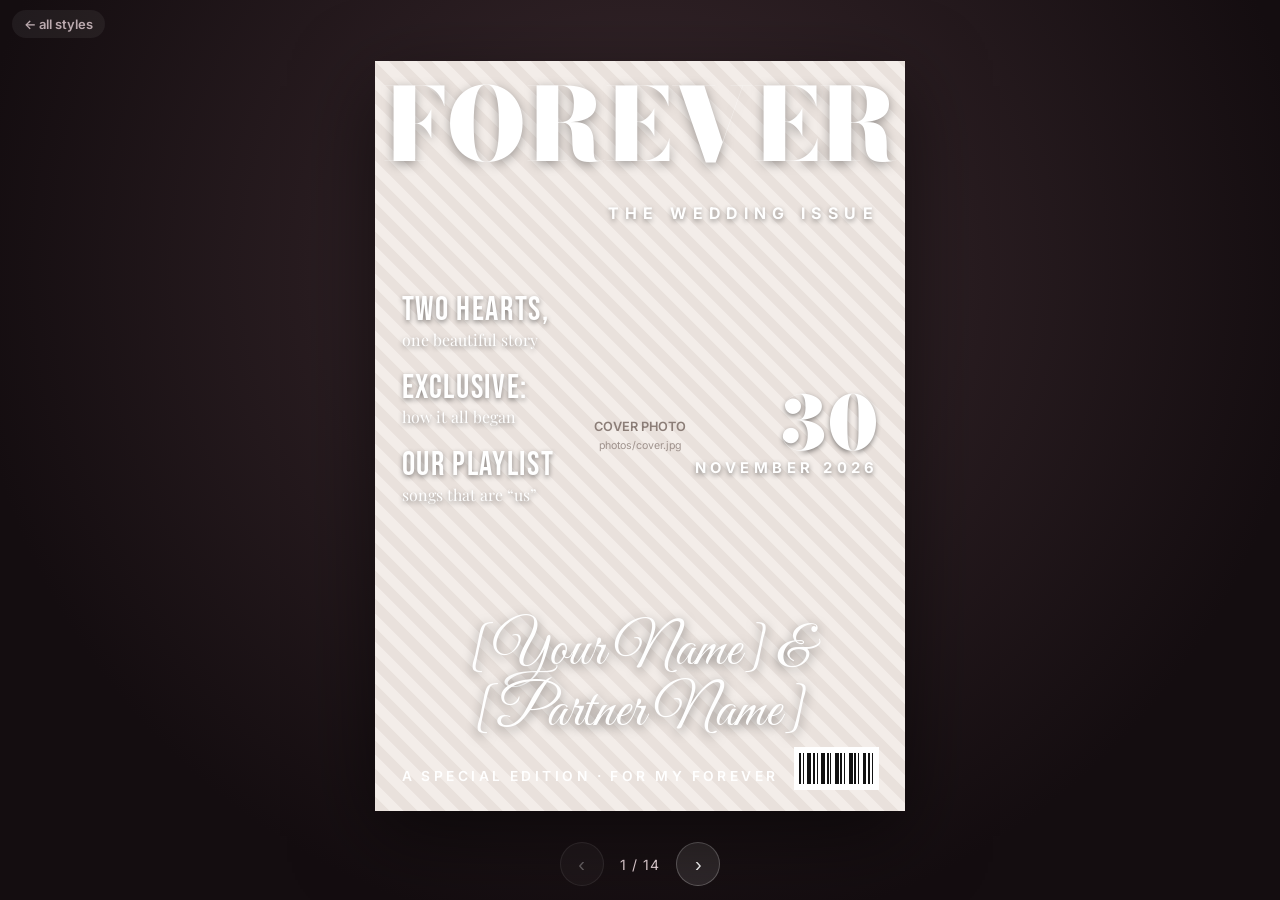
==== s-2LkujtLw9VCy5qex/coquette/index.html @ 8fcb87c8 "Add 11 single-style magazine versions and style picker Co-Authored-By: Claude Opus 5.5 <noreply@anth" ====
<!DOCTYPE html>
<html lang="en"><head><meta charset="UTF-8">
<meta name="robots" content="noindex, nofollow, noarchive">
<meta name="viewport" content="width=device-width, initial-scale=1">
<title>Forever — Pink Coquette</title>
<link rel="preconnect" href="https://fonts.googleapis.com"><link rel="preconnect" href="https://fonts.gstatic.com" crossorigin>
<link href="https://fonts.googleapis.com/css2?family=Bodoni+Moda:ital,wght@0,400;0,700;0,900;1,400&family=Playfair+Display:ital,wght@0,400;0,700;0,900;1,400&family=Great+Vibes&family=Caveat:wght@400;700&family=Bebas+Neue&family=Old+Standard+TT:ital,wght@0,400;0,700;1,400&family=UnifrakturMaguntia&family=Inter:wght@300;400;600&family=Pacifico&family=Rubik+Mono+One&display=swap" rel="stylesheet">
<style>:root{--bg1:#ffe3ea;--bg2:#ffd0dc;--ink:#7a1f42;--ink2:#7a1f42;--accent:#d6336c;--accent2:#ffb3c7;--paper:#ffffff;--display:'Pacifico',cursive;--script:'Great Vibes',cursive;--body:'Playfair Display',serif;--label:'Bebas Neue',sans-serif;--mastfont:'Bodoni Moda',serif;--pat1:linear-gradient(45deg,#ffd0dc 25%,transparent 25%,transparent 75%,#ffd0dc 75%),linear-gradient(45deg,#ffd0dc 25%,transparent 25%,transparent 75%,#ffd0dc 75%);--patsize:10cqw 10cqw;--patpos:0 0,5cqw 5cqw;--pat2:radial-gradient(#ffb3c7 18%,transparent 19%);--patsize2:6cqw 6cqw;--filt:none;--film:#d6336c}
*{box-sizing:border-box;margin:0;padding:0}
html,body{height:100%}
body{font-family:Inter,sans-serif;background:radial-gradient(circle at 50% 30%,#3b2a2f,#140d10 75%);overflow:hidden;display:flex;flex-direction:column}
.home{position:fixed;top:10px;left:12px;z-index:100;color:#f3dfe4;font:600 13px Inter;text-decoration:none;opacity:.75;background:rgba(255,255,255,.08);padding:6px 12px;border-radius:999px}
.stage{flex:1;display:flex;align-items:center;justify-content:center;perspective:2200px;padding:44px 2vw 0}
.book{display:flex;filter:drop-shadow(0 25px 40px rgba(0,0,0,.55))}
.page{--w:min(44vw,calc((100vh - 150px)/1.414));width:var(--w);aspect-ratio:1/1.414;position:relative;overflow:hidden;container-type:inline-size;display:none;color:var(--ink)}
.page.show{display:block;animation:flipIn .55s ease}
.page.left::after,.page.right::after{content:"";position:absolute;top:0;bottom:0;width:8%;pointer-events:none;z-index:50}
.page.left::after{right:0;background:linear-gradient(to left,rgba(0,0,0,.22),transparent)}
.page.right::after{left:0;background:linear-gradient(to right,rgba(0,0,0,.22),transparent)}
@keyframes flipIn{from{opacity:0;transform:rotateY(-25deg) scale(.97)}to{opacity:1;transform:none}}
.single .page{--w:min(92vw,calc((100vh - 150px)/1.414))}
.single .page::after{display:none}
nav{display:flex;align-items:center;justify-content:center;gap:16px;padding:14px;color:#f3dfe4;font-size:14px;letter-spacing:.08em}
nav button{background:rgba(255,255,255,.1);border:1px solid rgba(255,255,255,.25);color:#fff;border-radius:999px;width:44px;height:44px;font-size:20px;cursor:pointer}
nav button:disabled{opacity:.3;cursor:default}
.edit{outline:none}

/* page backgrounds */
.pa{background-color:var(--bg1);background-image:var(--pat1);background-size:var(--patsize);background-position:var(--patpos)}
.pb{background-color:var(--bg2);background-image:var(--pat2);background-size:var(--patsize2);color:var(--ink2)}
.alt{background:var(--film);color:#fff}
.alt h2,.alt .lab,.alt .txt{color:#fff}

/* text */
.page h2{position:absolute;font:400 12cqw/1.05 var(--display);color:var(--accent);z-index:4}
.page h2.big{font-size:17cqw;line-height:.85;color:inherit}
.lab{position:absolute;font:700 2.8cqw var(--label);letter-spacing:.35em;text-transform:uppercase;color:var(--accent);z-index:4}
.lab.big2{font-size:8cqw;letter-spacing:.06em;line-height:1}
.txt{position:absolute;font:400 3cqw/1.5 var(--body);z-index:4}
.cols{position:absolute;columns:2;column-gap:4cqw;font:400 3.1cqw/1.5 var(--body);text-align:justify}
.cols p+p{margin-top:1.6cqw}
.cols p:first-child::first-letter{font:700 8cqw/.8 var(--display);float:left;margin:.6cqw 1cqw 0 0;color:var(--accent)}
.quote{position:absolute;border-top:.3cqw solid currentColor;border-bottom:.3cqw solid currentColor;padding:2.4cqw 0;font:italic 700 4.6cqw/1.2 var(--body);text-align:center}
.note{position:absolute;background:#fff8c9;padding:3cqw;font:400 3.8cqw/1.25 Caveat,cursive;color:#5a3a2a;box-shadow:0 .8cqw 1.5cqw rgba(0,0,0,.15);transform:rotate(-3deg);z-index:4}
.sticker{position:absolute;font-size:7.5cqw;line-height:1;z-index:8;filter:drop-shadow(0 .4cqw .5cqw rgba(0,0,0,.2))}

/* placeholders */
.ph{position:absolute;inset:0;background:repeating-linear-gradient(45deg,#e9e1dc,#e9e1dc 10px,#f3ede9 10px,#f3ede9 20px);background-size:cover;background-position:center;display:flex;align-items:center;justify-content:center;text-align:center;color:#8b7d77;font:600 2.4cqw/1.3 Inter,sans-serif;padding:2cqw;overflow:hidden;filter:var(--filt)}
.ph.loaded{color:transparent}.ph.loaded span{display:none}
.ph span small{display:block;font-weight:400;opacity:.8;margin-top:.6cqw}

/* frames */
.fr{position:absolute;transform:rotate(var(--r,0deg));z-index:3}
.fr .ph{position:absolute}
.fr em{position:absolute;left:0;right:0;text-align:center;font:400 3.6cqw var(--script);color:#333;bottom:1.4cqw;z-index:2}
.f-polaroid .fr{background:var(--paper);padding:2.2cqw 2.2cqw 7.5cqw;box-shadow:0 1cqw 2.5cqw rgba(0,0,0,.25)}
.f-polaroid .fr .ph{inset:2.2cqw 2.2cqw 7.5cqw}
.f-polaroid .fr::before{content:"";position:absolute;top:-2cqw;left:50%;width:16cqw;height:4.5cqw;margin-left:-8cqw;background:rgba(255,236,190,.8);transform:rotate(-4deg);z-index:3}
.f-torn .fr{background:var(--paper);box-shadow:0 1cqw 2cqw rgba(60,30,0,.3);clip-path:polygon(0 2%,6% 0,14% 2%,22% 0,31% 1.5%,40% 0,50% 2%,60% 0,70% 1.5%,80% 0,90% 2%,100% 0,99% 20%,100% 40%,98.5% 60%,100% 80%,99% 100%,90% 98%,80% 100%,70% 98.5%,60% 100%,50% 98%,40% 100%,30% 98.5%,20% 100%,10% 98%,0 100%,1.5% 80%,0 60%,1% 40%,0 20%)}
.f-torn .fr .ph{inset:2.6cqw 2.6cqw 7.5cqw}
.f-torn .fr::before{content:"";position:absolute;top:0;left:50%;width:16cqw;height:4.5cqw;margin-left:-8cqw;background:rgba(201,165,111,.7);z-index:3}
.f-stamp .fr{background:var(--paper);outline:1.6cqw dotted var(--paper);outline-offset:-.4cqw;box-shadow:0 1.5cqw 3cqw rgba(0,0,0,.35)}
.f-stamp .fr .ph{inset:2.6cqw}
.f-stamp .fr em{display:none}
.f-plain .fr{background:var(--paper);padding:0;box-shadow:0 0 0 .3cqw var(--ink)}
.f-plain .fr .ph{inset:0}
.f-plain .fr em{bottom:-5cqw;color:inherit;font-style:italic}
.f-thin .fr{box-shadow:0 0 0 .25cqw var(--accent2);background:var(--paper)}
.f-thin .fr .ph{inset:1.6cqw}
.f-thin .fr em{bottom:-5.5cqw;color:var(--accent)}
.f-rounded .fr{background:var(--paper);border-radius:4cqw;box-shadow:0 1cqw 3cqw rgba(80,40,140,.25)}
.f-rounded .fr .ph{inset:2cqw 2cqw 7cqw;border-radius:2.5cqw}
.f-rounded .fr::before{content:"🎀";position:absolute;top:-4cqw;left:50%;margin-left:-3.5cqw;font-size:7cqw;z-index:3}
.f-rounded .fr em{color:var(--accent)}
.f-lace .fr{background:var(--paper);outline:1.6cqw dotted var(--paper);outline-offset:.2cqw;box-shadow:0 0 0 2.4cqw var(--accent2),0 1.5cqw 3cqw rgba(0,0,0,.2)}
.f-lace .fr .ph{inset:1.8cqw 1.8cqw 7cqw}
.f-lace .fr em{color:var(--accent)}
.f-cutout .fr{background:var(--paper);border-radius:1.5cqw;box-shadow:0 1.2cqw 2.5cqw rgba(0,0,0,.45)}
.f-cutout .fr .ph{inset:1.4cqw 1.4cqw 6.5cqw;border-radius:1cqw}
.f-cutout .fr em{font-family:Caveat,cursive;font-size:4cqw}
.f-pearl .fr{background:linear-gradient(135deg,#fff,#ffe0f3);border-radius:5cqw;box-shadow:0 0 0 1.4cqw #fff,0 0 0 2.2cqw var(--accent2),0 1.5cqw 3cqw rgba(255,79,174,.35)}
.f-pearl .fr .ph{inset:2cqw 2cqw 7cqw;border-radius:3.5cqw}
.f-pearl .fr em{color:var(--accent);font-family:Pacifico,cursive;font-size:3.2cqw}

/* magazine cover */
.cover{background:var(--accent2)}
.cover .mast{position:absolute;top:3cqw;left:0;right:0;text-align:center;font:900 19cqw/.95 var(--mastfont);letter-spacing:-.2cqw;white-space:nowrap;color:#fff;text-shadow:0 .5cqw 2cqw rgba(0,0,0,.35);z-index:3}
.cover .issue{position:absolute;top:27cqw;right:5cqw;font:700 3cqw Inter;letter-spacing:.4em;color:#fff;z-index:3;text-shadow:0 .3cqw 1cqw rgba(0,0,0,.4)}
.cover .lines{position:absolute;left:5cqw;top:44cqw;width:38cqw;color:#fff;z-index:3;text-shadow:0 .3cqw 1cqw rgba(0,0,0,.45)}
.cover .lines b{display:block;font:400 6.2cqw/1 "Bebas Neue",sans-serif;letter-spacing:.05em}
.cover .lines p{font:400 3cqw/1.3 "Playfair Display",serif;margin:.5cqw 0 4cqw}
.cover .names{position:absolute;bottom:13cqw;left:0;right:0;padding:0 6cqw;text-align:center;color:#fff;font:400 11cqw/1.05 var(--script);z-index:3;text-shadow:0 .5cqw 2cqw rgba(0,0,0,.5)}
.cover .ed{position:absolute;right:5cqw;top:62cqw;text-align:right;color:#fff;z-index:3;text-shadow:0 .3cqw 1cqw rgba(0,0,0,.45)}
.cover .ed b{font:900 14cqw/.9 "Bodoni Moda",serif;display:block}
.cover .ed span{font:700 2.8cqw Inter;letter-spacing:.3em}
.cover .bottom{position:absolute;bottom:5cqw;left:5cqw;font:600 2.6cqw Inter;letter-spacing:.25em;color:#fff;z-index:3}
.barcode{position:absolute;bottom:4cqw;right:5cqw;width:16cqw;height:8cqw;background:#fff;padding:1cqw;z-index:3}
.barcode i{display:block;height:100%;background:repeating-linear-gradient(90deg,#111 0 .4cqw,transparent .4cqw .7cqw,#111 .7cqw .9cqw,transparent .9cqw 1.6cqw,#111 1.6cqw 2.3cqw,transparent 2.3cqw 2.6cqw)}

/* newspaper cover */
.ntop{position:absolute;left:6cqw;right:6cqw;top:6cqw;display:flex;justify-content:space-between;font:400 2.2cqw var(--body);text-transform:uppercase;letter-spacing:.1em;border-bottom:.3cqw solid;padding-bottom:1cqw}
.flag{position:absolute;left:0;right:0;top:11cqw;text-align:center;font:400 10.5cqw/1.1 var(--mastfont)}
.nrule{position:absolute;left:6cqw;right:6cqw;top:25cqw;border-top:.3cqw solid;border-bottom:.15cqw solid;height:1.2cqw}
.newscover h1{position:absolute;left:6cqw;right:6cqw;top:30cqw;text-align:center;font:900 9.5cqw/.95 "Playfair Display",serif}
.newscover h3{position:absolute;left:0;right:0;top:50cqw;text-align:center;font:italic 400 4.4cqw var(--body)}
.ncap{position:absolute;left:0;right:0;top:124cqw;text-align:center;font:italic 2.6cqw var(--body)}

/* player */
.player{position:absolute;background:var(--accent);color:#fff;border-radius:3cqw;padding:3.5cqw;box-shadow:0 1cqw 3cqw rgba(0,0,0,.3);z-index:4}
.player .ph{border-radius:2cqw}
.player .t{font:700 4cqw Inter;margin-top:2.5cqw}
.player .a{font:400 2.8cqw Inter;opacity:.85}
.player .bar,.back .bar{height:.8cqw;background:rgba(255,255,255,.35);border-radius:1cqw;margin:2.5cqw 0 1cqw;position:relative}
.player .bar::before,.back .bar::before{content:"";position:absolute;inset:0 45% 0 0;background:#fff;border-radius:1cqw}
.player .times{display:flex;justify-content:space-between;font-size:2.2cqw;opacity:.85}
.player .ctrl,.back .ctrl{display:flex;justify-content:center;gap:6cqw;font-size:5cqw;margin-top:1.5cqw}
.tracks{position:absolute;font:400 3.6cqw/1.6 var(--script);z-index:4}
.tracks li{list-style:none}
.tracks li::before{content:"♥ ";color:var(--accent)}

/* search */
.search{position:absolute;z-index:4}
.search .logo{font:700 9cqw "Playfair Display",serif;text-align:center;background:linear-gradient(90deg,var(--accent),var(--accent2),var(--accent));-webkit-background-clip:text;background-clip:text;color:transparent}
.search .box{background:#fff;border:.3cqw solid #ddd;border-radius:10cqw;padding:2.4cqw 4cqw;font:400 3.2cqw Inter;color:#333;margin-top:2cqw;box-shadow:0 .5cqw 1.5cqw rgba(0,0,0,.08)}
.search .tabs{display:flex;gap:4cqw;font:400 2.4cqw Inter;margin:2.5cqw 0 0 3cqw;opacity:.75}
.search .tabs b{color:var(--accent);border-bottom:.4cqw solid var(--accent);padding-bottom:.6cqw}
.grid{position:absolute;display:grid;gap:1.6cqw;grid-template-columns:1fr 1fr 1fr;grid-template-rows:1fr 1fr;z-index:3}
.grid .ph{position:relative;inset:auto}

/* film */
.filmstrip{position:absolute;background:#111;padding:2.5cqw 4.5cqw;display:flex;flex-direction:column;gap:2cqw;z-index:3}
.filmstrip::before,.filmstrip::after{content:"";position:absolute;top:0;bottom:0;width:2.6cqw;background:repeating-linear-gradient(to bottom,transparent 0 1.6cqw,#f5f5f5 1.6cqw 3.2cqw,transparent 3.2cqw 4.4cqw)}
.filmstrip::before{left:1cqw}.filmstrip::after{right:1cqw}
.filmstrip .ph{position:relative;inset:auto;flex:1}
.filmstrip.booth{background:var(--paper);padding:2.2cqw;box-shadow:0 1cqw 2cqw rgba(0,0,0,.35)}
.filmstrip.booth::before,.filmstrip.booth::after{display:none}
.heart{position:absolute;aspect-ratio:1;background:var(--accent);z-index:3;-webkit-mask:url('data:image/svg+xml;utf8,<svg xmlns="http://www.w3.org/2000/svg" viewBox="0 0 24 24"><path d="M12 21s-7.5-4.6-10-9.3C.3 8.3 2.4 4 6.4 4c2.3 0 3.9 1.3 5.6 3.3C13.7 5.3 15.3 4 17.6 4c4 0 6.1 4.3 4.4 7.7C19.5 16.4 12 21 12 21z"/></svg>') center/contain no-repeat;mask:url('data:image/svg+xml;utf8,<svg xmlns="http://www.w3.org/2000/svg" viewBox="0 0 24 24"><path d="M12 21s-7.5-4.6-10-9.3C.3 8.3 2.4 4 6.4 4c2.3 0 3.9 1.3 5.6 3.3C13.7 5.3 15.3 4 17.6 4c4 0 6.1 4.3 4.4 7.7C19.5 16.4 12 21 12 21z"/></svg>') center/contain no-repeat}

/* timeline */
.timeline{position:absolute;left:12cqw;right:8cqw;top:46cqw;border-left:.3cqw solid var(--accent2);padding-left:6cqw;z-index:4}
.timeline div{position:relative;margin-bottom:5.5cqw}
.timeline div::before{content:"";position:absolute;left:-7.7cqw;top:.8cqw;width:3cqw;height:3cqw;border-radius:50%;background:var(--bg2);border:.4cqw solid var(--accent)}
.timeline b{font:700 2.4cqw Inter;letter-spacing:.3em;color:var(--accent);display:block}
.timeline span{font:400 4.6cqw var(--body)}
.timeline small{display:block;font:400 2.8cqw/1.4 var(--body);opacity:.8;margin-top:.5cqw}

/* arch */
.arch{position:absolute;border-radius:50cqw 50cqw 0 0;overflow:hidden;box-shadow:0 0 0 1.4cqw var(--paper),0 0 0 1.7cqw var(--accent2);z-index:3}

/* letter */
.letter{background:var(--paper);background-image:repeating-linear-gradient(transparent 0 6.4cqw,rgba(0,0,0,.08) 6.4cqw 6.6cqw);color:#2b2b3a}
.letter::before{content:"";position:absolute;left:12cqw;top:0;bottom:0;width:.3cqw;background:var(--accent2)}
.letter h2{font-family:var(--script);font-size:10cqw}
.letter .body{position:absolute;left:16cqw;right:7cqw;top:20cqw;font:400 4.4cqw/6.6cqw Caveat,cursive}

/* back */
.back{background:#111;color:#fff}
.back .shade{position:absolute;inset:0;background:linear-gradient(transparent 35%,rgba(0,0,0,.85));z-index:2}
.back .card{position:absolute;left:8cqw;right:8cqw;bottom:8cqw;z-index:3;background:rgba(255,255,255,.12);backdrop-filter:blur(6px);border:.2cqw solid rgba(255,255,255,.25);border-radius:4cqw;padding:5cqw}
.back h2{position:static;color:#fff;font:400 11cqw/1 var(--script);text-align:center}
.back .t{font:700 4cqw Inter;text-align:center;margin-top:2cqw}
.back .a{font:400 2.8cqw Inter;text-align:center;opacity:.8}
.pageno{position:absolute;bottom:2.5cqw;font:600 2cqw Inter;letter-spacing:.2em;opacity:.55;z-index:20}
.left .pageno,.single .pageno{left:4cqw}.right .pageno{right:4cqw}

/* theme tweaks */
.t-newspaper .alt{background:var(--bg2);color:var(--ink)}
.t-newspaper .alt h2,.t-newspaper .alt .lab,.t-newspaper .alt .txt{color:var(--ink)}
.t-newspaper .page h2{text-transform:uppercase;font-weight:900;font-size:9cqw}
.t-newspaper .player{border-radius:0}
.t-editorial .page h2{font-weight:400;font-style:italic}
.t-editorial .lab{color:var(--accent)}
.t-travel .page h2{font-size:12cqw;color:var(--accent2);letter-spacing:.02em}
.t-travel .pb h2{color:var(--accent)}
.t-y2k .page h2{background:linear-gradient(90deg,var(--accent),var(--accent2));-webkit-background-clip:text;background-clip:text;color:transparent}
.t-y2k .lab{font-size:2.4cqw;letter-spacing:.15em}
.t-y2k .lab.big2{font-size:6cqw}
.t-romance .pb h2{color:var(--accent)}
.t-minimal .lab{font-weight:600;font-size:2.4cqw;letter-spacing:.45em}
.t-sunflower .page h2{color:var(--accent);text-shadow:.4cqw .4cqw 0 #fff}
.page.alt h2,.page.alt .lab,.page.alt .txt{color:#fff;-webkit-text-fill-color:#fff;background:none;text-shadow:none}
.t-newspaper .page.alt h2,.t-newspaper .page.alt .lab,.t-newspaper .page.alt .txt{color:var(--ink);-webkit-text-fill-color:var(--ink)}
.t-newspaper .page.alt h2{top:19cqw!important}
.back h2{-webkit-text-fill-color:#fff;background:none}
.t-y2k .cols,.t-travel .cols{font-size:2.8cqw}
</style></head>
<body class="f-polaroid t-coquette">
<a class="home" href="../">← all styles</a>
<div class="stage"><div class="book" id="book">
<section class="page cover">
  <div class="ph" data-src="../photos/cover.jpg"><span>COVER PHOTO<small>photos/cover.jpg</small></span></div>
  <div class="mast edit" contenteditable>FOREVER</div>
  <div class="issue">THE WEDDING ISSUE</div>
  <div class="lines">
    <b class="edit" contenteditable>Two Hearts,</b><p class="edit" contenteditable>one beautiful story</p>
    <b class="edit" contenteditable>Exclusive:</b><p class="edit" contenteditable>how it all began</p>
    <b class="edit" contenteditable>Our Playlist</b><p class="edit" contenteditable>songs that are “us”</p>
  </div>
  <div class="ed"><b data-fill="day">00</b><span data-fill="monthYear">MONTH 2027</span></div>
  <div class="names" data-fill="couple">Name &amp; Name</div>
  <div class="bottom">A SPECIAL EDITION · FOR MY FOREVER</div>
  <div class="barcode"><i></i></div>
</section>
<section class="page pa">
  <div class="lab" style="left:8cqw;top:8cqw">Chapter one</div>
  <h2 class="edit" contenteditable style="left:8cqw;right:8cqw;top:13cqw">How it all began</h2>
  <div class="fr" style="left:10cqw;right:10cqw;top:40cqw;height:78cqw;--r:-2deg"><div class="ph" data-src="../photos/story-1.jpg"><span>PHOTO — your first photo together<small>photos/story-1.jpg</small></span></div><em class="edit" contenteditable>where it started</em></div>
  <div class="sticker" style="right:7cqw;top:34cqw">🎀</div>
  <p class="txt edit" contenteditable style="left:10cqw;right:10cqw;top:126cqw;text-align:center">[Place · Year]</p>
</section>
<section class="page pb">
  <div class="lab" style="left:8cqw;top:8cqw">The story</div>
  <div class="cols edit" contenteditable style="left:8cqw;right:8cqw;top:14cqw">
    <p>[How you met.] It began on an ordinary day in [city], when [Partner] walked in and everything quietly changed. Write the real story here — the first conversation, the first impression, the moment you knew.</p>
    <p>[The first date.] It involved [place], [food] and a conversation that lasted far longer than planned.</p>
    <p>[The proposal.] On [date], at [place], the question was asked — and the answer was a very quick “yes”.</p>
    <p>[Today.] And now we begin our greatest chapter yet — together, forever.</p>
  </div>
  <div class="quote edit" contenteditable style="left:8cqw;right:8cqw;top:72cqw">“You are my favourite chapter.”</div>
  <div class="fr" style="left:14cqw;right:14cqw;top:90cqw;height:42cqw;--r:2deg"><div class="ph" data-src="../photos/story-2.jpg"><span>PHOTO — the proposal<small>photos/story-2.jpg</small></span></div></div>
</section>
<section class="page pa">
  <h2 class="edit" contenteditable style="left:7cqw;top:6cqw;width:60cqw">our playlist</h2>
  <div class="player" style="left:8cqw;top:36cqw;width:46cqw">
    <div class="ph" data-src="../photos/playlist.jpg" style="position:relative;width:100%;aspect-ratio:1"><span>PHOTO<small>photos/playlist.jpg</small></span></div>
    <div class="t edit" contenteditable>[Our Song]</div><div class="a edit" contenteditable>[Artist]</div>
    <div class="bar"></div><div class="times"><span>1:42</span><span>3:58</span></div>
    <div class="ctrl"><span>⏮</span><span>⏸</span><span>⏭</span></div>
  </div>
  <ul class="tracks edit" contenteditable style="left:60cqw;top:40cqw;width:34cqw"><li>[Song 1]</li><li>[Song 2]</li><li>[Song 3]</li><li>[Song 4]</li><li>[Song 5]</li><li>[Song 6]</li></ul>
  <div class="sticker" style="right:7cqw;top:9cqw">🍒</div><div class="sticker" style="left:57cqw;top:28cqw">💗</div>
  <div class="note edit" contenteditable style="left:58cqw;top:100cqw;width:34cqw">same hearts,<br>same songs,<br>same us ♡</div>
</section>
<section class="page pb">
  <h2 class="edit" contenteditable style="right:7cqw;top:6cqw;text-align:right;width:70cqw">little moments</h2>
  <div class="fr" style="left:7cqw;top:30cqw;width:40cqw;height:46cqw;--r:-5deg"><div class="ph" data-src="../photos/moment-1.jpg"><span>moment-1<small>photos/moment-1.jpg</small></span></div><em class="edit" contenteditable>coffee dates</em></div>
  <div class="fr" style="right:7cqw;top:50cqw;width:40cqw;height:46cqw;--r:4deg"><div class="ph" data-src="../photos/moment-2.jpg"><span>moment-2<small>photos/moment-2.jpg</small></span></div><em class="edit" contenteditable>late-night drives</em></div>
  <div class="fr" style="left:12cqw;top:86cqw;width:40cqw;height:42cqw;--r:-2deg"><div class="ph" data-src="../photos/moment-3.jpg"><span>moment-3<small>photos/moment-3.jpg</small></span></div><em class="edit" contenteditable>our silly faces</em></div>
  <div class="sticker" style="right:10cqw;top:110cqw">🌷</div><div class="sticker" style="left:44cqw;top:72cqw">🎀</div>
</section>
<section class="page pa">
  <div class="search" style="left:7cqw;right:7cqw;top:8cqw">
    <div class="logo">Lovely</div>
    <div class="box">🔍 <span class="edit" contenteditable>best fiancé in the world</span></div>
    <div class="tabs"><b>All</b><span>Images</span><span>Videos</span><span>News</span></div>
  </div>
  <div class="grid" style="left:7cqw;right:7cqw;top:42cqw;height:74cqw">
    <div class="ph" data-src="../photos/search-1.jpg" style="grid-row:span 2"><span>search-1<small>photos/search-1.jpg</small></span></div><div class="ph" data-src="../photos/search-2.jpg"><span>search-2<small>photos/search-2.jpg</small></span></div><div class="ph" data-src="../photos/search-3.jpg"><span>search-3<small>photos/search-3.jpg</small></span></div><div class="ph" data-src="../photos/search-4.jpg"><span>search-4<small>photos/search-4.jpg</small></span></div><div class="ph" data-src="../photos/search-5.jpg"><span>search-5<small>photos/search-5.jpg</small></span></div>
  </div>
  <p class="txt edit" contenteditable style="left:7cqw;right:7cqw;top:121cqw">About 1 result (0.00 seconds) — <b data-fill="partner">[Partner]</b>. There is only one, and I'm marrying him.</p>
</section>
<section class="page pb">
  <div class="fr" style="left:7cqw;top:7cqw;width:52cqw;height:70cqw;--r:0deg"><div class="ph" data-src="../photos/who-main.jpg"><span>MAIN PHOTO<small>photos/who-main.jpg</small></span></div></div>
  <div class="fr" style="right:7cqw;top:7cqw;width:28cqw;height:33cqw;--r:3deg"><div class="ph" data-src="../photos/who-2.jpg"><span>who-2<small>photos/who-2.jpg</small></span></div></div>
  <div class="fr" style="right:7cqw;top:44cqw;width:28cqw;height:33cqw;--r:-3deg"><div class="ph" data-src="../photos/who-3.jpg"><span>who-3<small>photos/who-3.jpg</small></span></div></div>
  <h2 class="big edit" contenteditable style="right:7cqw;bottom:8cqw;text-align:right">Who's<br>that<br>guy?</h2>
  <p class="txt edit" contenteditable style="left:7cqw;top:88cqw;width:36cqw">[Three words that describe him.] Kind. Funny. Mine. Write a few lines about what makes him, him.</p>
  <div class="sticker" style="left:50cqw;top:80cqw">💌</div>
</section>
<section class="page alt">
  <div class="lab big2 edit" contenteditable style="left:7cqw;top:7cqw">CHAAR KADAM</div>
  <h2 class="edit" contenteditable style="left:7cqw;top:15cqw;width:86cqw">bas chaar kadam…</h2>
  <div class="fr" style="left:12cqw;right:12cqw;top:42cqw;height:70cqw;--r:-2deg"><div class="ph" data-src="../photos/lyric.jpg"><span>PHOTO<small>photos/lyric.jpg</small></span></div></div>
  <div class="sticker" style="right:8cqw;top:40cqw">🎀</div>
  <p class="txt edit" contenteditable style="left:10cqw;right:10cqw;top:122cqw;text-align:center">[A favourite song lyric or a line just for him.]</p>
</section>
<section class="page pa">
  <div class="filmstrip" style="left:7cqw;top:7cqw;width:34cqw;bottom:7cqw">
    <div class="ph" data-src="../photos/film-1.jpg"><span>film-1<small>photos/film-1.jpg</small></span></div><div class="ph" data-src="../photos/film-2.jpg"><span>film-2<small>photos/film-2.jpg</small></span></div><div class="ph" data-src="../photos/film-3.jpg"><span>film-3<small>photos/film-3.jpg</small></span></div><div class="ph" data-src="../photos/film-4.jpg"><span>film-4<small>photos/film-4.jpg</small></span></div>
  </div>
  <div class="heart" style="right:10cqw;top:12cqw;width:38cqw"></div>
  <div class="lab big2 edit" contenteditable style="right:7cqw;top:58cqw;text-align:right">TU MERI<br>DUNIYA</div>
  <p class="txt edit" contenteditable style="left:47cqw;right:7cqw;top:82cqw">[A memory only the two of you share — the trip, the fight you laughed about, the night everything felt right.]</p>
</section>
<section class="page pb">
  <div class="lab" style="left:12cqw;top:8cqw">Our journey</div>
  <h2 class="edit" contenteditable style="left:10cqw;right:8cqw;top:13cqw">from hello to forever</h2>
  <div class="timeline edit" contenteditable>
    <div><b>[YEAR]</b><span>We met</span><small>[Where and how]</small></div>
    <div><b>[YEAR]</b><span>First date</span><small>[What you did]</small></div>
    <div><b>[YEAR]</b><span>First trip</span><small>[Where you went]</small></div>
    <div><b>[YEAR]</b><span>The proposal</span><small>[The moment]</small></div>
    <div><b data-fill="year">[YEAR]</b><span>Forever begins</span><small>Our wedding day</small></div>
  </div>
</section>
<section class="page pa">
  <div class="arch" style="left:14cqw;right:14cqw;top:8cqw;height:88cqw"><div class="ph" data-src="../photos/wedding.jpg"><span>WEDDING PHOTO<small>photos/wedding.jpg</small></span></div></div>
  <h2 class="edit" contenteditable style="left:0;right:0;top:100cqw;text-align:center">Happy Wedding</h2>
  <div class="lab" style="left:0;right:0;top:120cqw;text-align:center" data-fill="coupleCaps">NAME &amp; NAME</div>
  <div class="lab" style="left:0;right:0;top:126cqw;text-align:center" data-fill="dateLong">DATE</div>
</section>
<section class="page letter">
  <h2 class="edit" contenteditable style="left:16cqw;top:7cqw">A letter to you</h2>
  <div class="body edit" contenteditable>My love,<br><br>[Write your letter here. What you felt the first time you saw him, what you love most, what you promise for the years ahead.]<br><br>Thank you for choosing me, every single day.<br><br>Forever yours,<br><span data-fill="you">[Your Name]</span> ♡</div>
</section>
<section class="page alt">
  <h2 class="edit" contenteditable style="left:0;right:0;top:6cqw;text-align:center">photo dump</h2>
  <div class="filmstrip booth" style="left:8cqw;top:26cqw;width:26cqw;bottom:8cqw;transform:rotate(-3deg)"><div class="ph" data-src="../photos/booth-1.jpg"><span>1<small>photos/booth-1.jpg</small></span></div><div class="ph" data-src="../photos/booth-2.jpg"><span>2<small>photos/booth-2.jpg</small></span></div><div class="ph" data-src="../photos/booth-3.jpg"><span>3<small>photos/booth-3.jpg</small></span></div><div class="ph" data-src="../photos/booth-4.jpg"><span>4<small>photos/booth-4.jpg</small></span></div></div><div class="filmstrip booth" style="left:37cqw;top:24cqw;width:26cqw;bottom:10cqw;transform:rotate(2deg)"><div class="ph" data-src="../photos/booth-5.jpg"><span>5<small>photos/booth-5.jpg</small></span></div><div class="ph" data-src="../photos/booth-6.jpg"><span>6<small>photos/booth-6.jpg</small></span></div><div class="ph" data-src="../photos/booth-7.jpg"><span>7<small>photos/booth-7.jpg</small></span></div><div class="ph" data-src="../photos/booth-8.jpg"><span>8<small>photos/booth-8.jpg</small></span></div></div><div class="filmstrip booth" style="left:66cqw;top:27cqw;width:26cqw;bottom:7cqw;transform:rotate(-1.5deg)"><div class="ph" data-src="../photos/booth-9.jpg"><span>9<small>photos/booth-9.jpg</small></span></div><div class="ph" data-src="../photos/booth-10.jpg"><span>10<small>photos/booth-10.jpg</small></span></div><div class="ph" data-src="../photos/booth-11.jpg"><span>11<small>photos/booth-11.jpg</small></span></div><div class="ph" data-src="../photos/booth-12.jpg"><span>12<small>photos/booth-12.jpg</small></span></div></div>
</section>
<section class="page back">
  <div class="ph" data-src="../photos/back.jpg"><span>BACK COVER PHOTO<small>photos/back.jpg</small></span></div><div class="shade"></div>
  <div class="card"><h2 class="edit" contenteditable>You're my home</h2><div class="t edit" contenteditable>The One &amp; Only</div><div class="a" data-fill="couple">Name &amp; Name</div><div class="bar"></div><div class="ctrl"><span>⏮</span><span>⏸</span><span>⏭</span></div></div>
</section>
</div></div>
<nav><button id="prev" aria-label="Previous">‹</button><span id="count"></span><button id="next" aria-label="Next">›</button></nav>
<script src="../config.js"></script>
<script>const C = Object.assign({ you: "[Your Name]", partner: "[Partner Name]", day: "00", month: "Month", year: "2027" }, window.MAG_CONFIG || {});
const fills = {
  you: C.you, partner: C.partner, day: C.day, year: C.year,
  monthYear: (C.month + " " + C.year).toUpperCase(),
  couple: C.you + " & " + C.partner,
  coupleCaps: (C.you + " & " + C.partner).toUpperCase(),
  dateLong: C.day + " " + C.month + " " + C.year
};
document.querySelectorAll("[data-fill]").forEach(el => { if (fills[el.dataset.fill] != null) el.textContent = fills[el.dataset.fill]; });
document.querySelectorAll(".ph[data-src]").forEach(el => {
  const img = new Image();
  img.onload = () => { el.style.backgroundImage = `url("${el.dataset.src}")`; el.classList.add("loaded"); };
  img.src = el.dataset.src;
});
const pages = [...document.querySelectorAll(".page")];
pages.forEach((p, i) => { if (i > 0 && i < pages.length - 1) { const n = document.createElement("div"); n.className = "pageno"; n.textContent = String(i + 1).padStart(2, "0"); p.appendChild(n); } });
const book = document.getElementById("book");
let views = [], v = 0;
function buildViews() {
  const single = window.innerWidth < 900 || window.innerHeight > window.innerWidth;
  book.classList.toggle("single", single);
  if (single) views = pages.map((_, i) => [i]);
  else { views = [[0]]; for (let i = 1; i < pages.length - 1; i += 2) views.push(i + 1 < pages.length - 1 ? [i, i + 1] : [i]); views.push([pages.length - 1]); }
}
function render() {
  pages.forEach(p => p.classList.remove("show", "left", "right"));
  const cur = views[v];
  cur.forEach((i, k) => { pages[i].classList.add("show"); if (cur.length === 2) pages[i].classList.add(k ? "right" : "left"); });
  document.getElementById("count").textContent = cur.map(i => i + 1).join("–") + " / " + pages.length;
  document.getElementById("prev").disabled = v === 0;
  document.getElementById("next").disabled = v === views.length - 1;
}
function go(d) { const nv = Math.min(views.length - 1, Math.max(0, v + d)); if (nv !== v) { v = nv; render(); } }
function relayout() { const first = views.length ? views[v][0] : 0; buildViews(); v = Math.max(0, views.findIndex(x => x.includes(first))); render(); }
document.getElementById("prev").onclick = () => go(-1);
document.getElementById("next").onclick = () => go(1);
document.addEventListener("keydown", e => { if (document.activeElement.isContentEditable) return; if (e.key === "ArrowRight") go(1); if (e.key === "ArrowLeft") go(-1); });
let sx = null;
document.addEventListener("touchstart", e => sx = e.touches[0].clientX, { passive: true });
document.addEventListener("touchend", e => { if (sx === null) return; const dx = e.changedTouches[0].clientX - sx; if (Math.abs(dx) > 50) go(dx < 0 ? 1 : -1); sx = null; });
window.addEventListener("resize", relayout);
relayout();
</script>
</body></html>
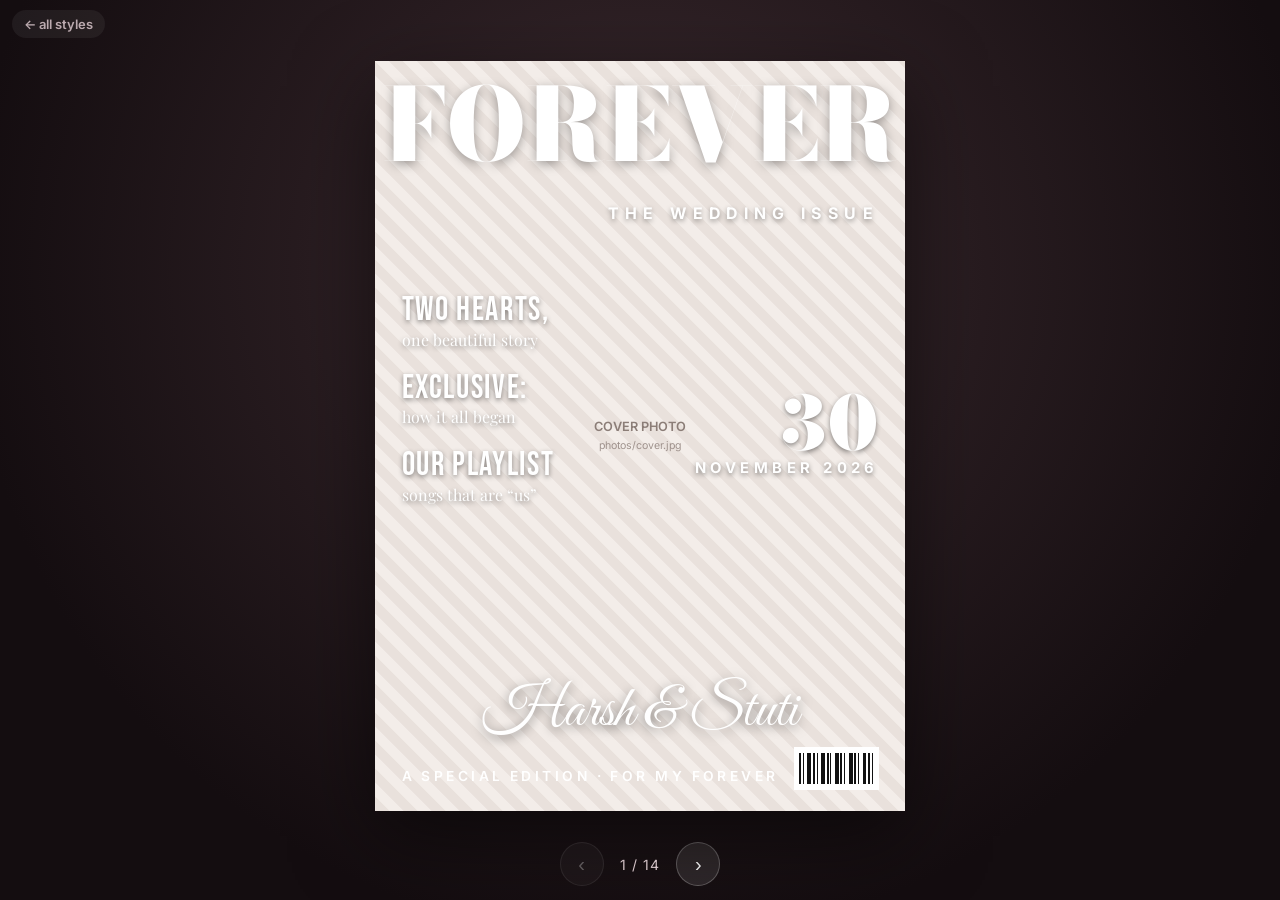
==== commit b3ff3e9a: "Set names to Harsh and Stuti; address pages to her Co-Authored-By: Claude Opus 5.5 <noreply@anthropi" ====
--- a/s-2LkujtLw9VCy5qex/coquette/index.html
+++ b/s-2LkujtLw9VCy5qex/coquette/index.html
@@ -211,7 +211,7 @@
 <section class="page pb">
   <div class="lab" style="left:8cqw;top:8cqw">The story</div>
   <div class="cols edit" contenteditable style="left:8cqw;right:8cqw;top:14cqw">
-    <p>[How you met.] It began on an ordinary day in [city], when [Partner] walked in and everything quietly changed. Write the real story here — the first conversation, the first impression, the moment you knew.</p>
+    <p>[How you met.] It began on an ordinary day in [city], when Stuti walked in and everything quietly changed. Write the real story here — the first conversation, the first impression, the moment you knew.</p>
     <p>[The first date.] It involved [place], [food] and a conversation that lasted far longer than planned.</p>
     <p>[The proposal.] On [date], at [place], the question was asked — and the answer was a very quick “yes”.</p>
     <p>[Today.] And now we begin our greatest chapter yet — together, forever.</p>
@@ -241,20 +241,20 @@
 <section class="page pa">
   <div class="search" style="left:7cqw;right:7cqw;top:8cqw">
     <div class="logo">Lovely</div>
-    <div class="box">🔍 <span class="edit" contenteditable>best fiancé in the world</span></div>
+    <div class="box">🔍 <span class="edit" contenteditable>best fiancée in the world</span></div>
     <div class="tabs"><b>All</b><span>Images</span><span>Videos</span><span>News</span></div>
   </div>
   <div class="grid" style="left:7cqw;right:7cqw;top:42cqw;height:74cqw">
     <div class="ph" data-src="../photos/search-1.jpg" style="grid-row:span 2"><span>search-1<small>photos/search-1.jpg</small></span></div><div class="ph" data-src="../photos/search-2.jpg"><span>search-2<small>photos/search-2.jpg</small></span></div><div class="ph" data-src="../photos/search-3.jpg"><span>search-3<small>photos/search-3.jpg</small></span></div><div class="ph" data-src="../photos/search-4.jpg"><span>search-4<small>photos/search-4.jpg</small></span></div><div class="ph" data-src="../photos/search-5.jpg"><span>search-5<small>photos/search-5.jpg</small></span></div>
   </div>
-  <p class="txt edit" contenteditable style="left:7cqw;right:7cqw;top:121cqw">About 1 result (0.00 seconds) — <b data-fill="partner">[Partner]</b>. There is only one, and I'm marrying him.</p>
+  <p class="txt edit" contenteditable style="left:7cqw;right:7cqw;top:121cqw">About 1 result (0.00 seconds) — <b data-fill="partner">[Partner]</b>. There is only one, and I'm marrying her.</p>
 </section>
 <section class="page pb">
   <div class="fr" style="left:7cqw;top:7cqw;width:52cqw;height:70cqw;--r:0deg"><div class="ph" data-src="../photos/who-main.jpg"><span>MAIN PHOTO<small>photos/who-main.jpg</small></span></div></div>
   <div class="fr" style="right:7cqw;top:7cqw;width:28cqw;height:33cqw;--r:3deg"><div class="ph" data-src="../photos/who-2.jpg"><span>who-2<small>photos/who-2.jpg</small></span></div></div>
   <div class="fr" style="right:7cqw;top:44cqw;width:28cqw;height:33cqw;--r:-3deg"><div class="ph" data-src="../photos/who-3.jpg"><span>who-3<small>photos/who-3.jpg</small></span></div></div>
-  <h2 class="big edit" contenteditable style="right:7cqw;bottom:8cqw;text-align:right">Who's<br>that<br>guy?</h2>
-  <p class="txt edit" contenteditable style="left:7cqw;top:88cqw;width:36cqw">[Three words that describe him.] Kind. Funny. Mine. Write a few lines about what makes him, him.</p>
+  <h2 class="big edit" contenteditable style="right:7cqw;bottom:8cqw;text-align:right">Who's<br>that<br>girl?</h2>
+  <p class="txt edit" contenteditable style="left:7cqw;top:88cqw;width:36cqw">[Three words that describe her.] Kind. Funny. Mine. Write a few lines about what makes her, her.</p>
   <div class="sticker" style="left:50cqw;top:80cqw">💌</div>
 </section>
 <section class="page alt">
@@ -262,7 +262,7 @@
   <h2 class="edit" contenteditable style="left:7cqw;top:15cqw;width:86cqw">bas chaar kadam…</h2>
   <div class="fr" style="left:12cqw;right:12cqw;top:42cqw;height:70cqw;--r:-2deg"><div class="ph" data-src="../photos/lyric.jpg"><span>PHOTO<small>photos/lyric.jpg</small></span></div></div>
   <div class="sticker" style="right:8cqw;top:40cqw">🎀</div>
-  <p class="txt edit" contenteditable style="left:10cqw;right:10cqw;top:122cqw;text-align:center">[A favourite song lyric or a line just for him.]</p>
+  <p class="txt edit" contenteditable style="left:10cqw;right:10cqw;top:122cqw;text-align:center">[A favourite song lyric or a line just for her.]</p>
 </section>
 <section class="page pa">
   <div class="filmstrip" style="left:7cqw;top:7cqw;width:34cqw;bottom:7cqw">
@@ -291,7 +291,7 @@
 </section>
 <section class="page letter">
   <h2 class="edit" contenteditable style="left:16cqw;top:7cqw">A letter to you</h2>
-  <div class="body edit" contenteditable>My love,<br><br>[Write your letter here. What you felt the first time you saw him, what you love most, what you promise for the years ahead.]<br><br>Thank you for choosing me, every single day.<br><br>Forever yours,<br><span data-fill="you">[Your Name]</span> ♡</div>
+  <div class="body edit" contenteditable>My love,<br><br>[Write your letter here. What you felt the first time you saw her, what you love most, what you promise for the years ahead.]<br><br>Thank you for choosing me, every single day.<br><br>Forever yours,<br><span data-fill="you">[Your Name]</span> ♡</div>
 </section>
 <section class="page alt">
   <h2 class="edit" contenteditable style="left:0;right:0;top:6cqw;text-align:center">photo dump</h2>
